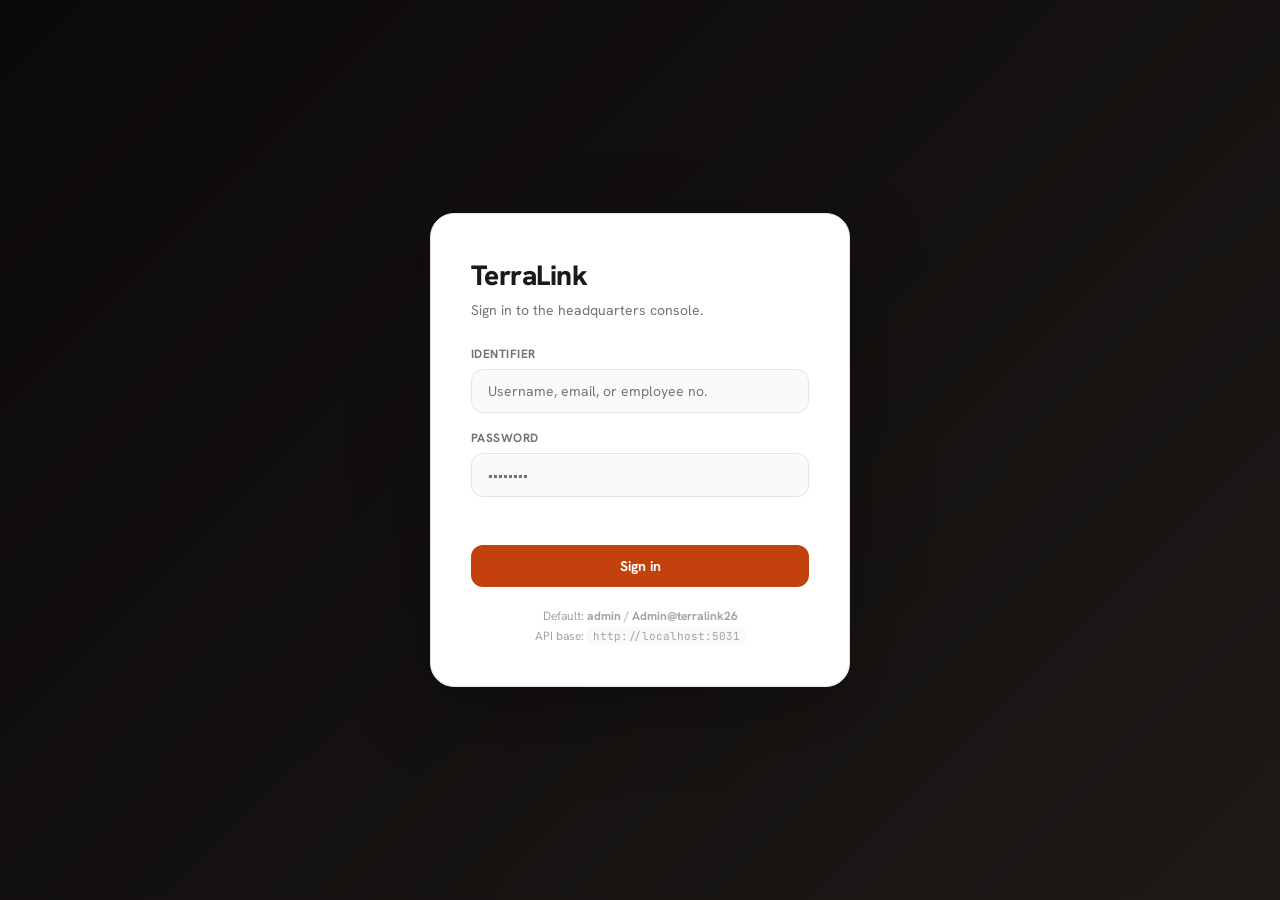
==== index.html @ d30e2166 "feat: add officers and repayments management pages, router, store, and UI components - Implemented o" ====
<!DOCTYPE html>
<html lang="en">
<head>
  <meta charset="UTF-8" />
  <meta name="viewport" content="width=device-width, initial-scale=1.0" />
  <title>TerraLink Admin</title>
  <link rel="preconnect" href="https://fonts.googleapis.com" />
  <link rel="preconnect" href="https://fonts.gstatic.com" crossorigin />
  <link href="https://fonts.googleapis.com/css2?family=Hanken+Grotesk:wght@300..800&family=JetBrains+Mono:wght@400..700&display=swap" rel="stylesheet" />
  <link href="https://fonts.googleapis.com/css2?family=Material+Symbols+Outlined:opsz,wght,FILL,GRAD@20..48,100..700,0..1,-50..200" rel="stylesheet" />
  <link rel="stylesheet" href="css/style.css" />
</head>
<body>
  <div class="app-shell">
    <!-- Sidebar -->
    <aside class="sidebar" id="sidebar">
      <div class="sidebar-brand" onclick="window.TERRA.router.navigate('dashboard')">
        <div class="sidebar-logo">T</div>
        <div class="sidebar-brand-text">
          <h1>TerraLink </h1>
          <p class="sidebar-subtitle">Admin Console</p>
        </div>
      </div>
      <nav class="sidebar-nav" id="sidebar-nav"></nav>
      <div class="sidebar-footer">
        <div class="sidebar-footer-avatar">
          <img id="sidebar-avatar" src="" alt="Admin" />
        </div>
        <div class="sidebar-footer-info">
          <h4 id="sidebar-name">Administrator</h4>
          <p id="sidebar-role">Admin</p>
        </div>
      </div>
    </aside>

    <!-- Header -->
    <header class="header">
      <div class="header-search">
        <span class="material-symbols-outlined">search</span>
        <input type="text" id="global-search" placeholder="Search borrowers, loans, transactions..." />
      </div>
      <div class="header-actions">
        <button class="profile-btn" id="btn-profile">
          <div class="profile-info">
            <div class="profile-name" id="profile-name">Administrator</div>
            <div class="profile-role" id="profile-role">Admin</div>
          </div>
          <div class="profile-avatar">
            <img id="profile-avatar" src="" alt="Profile" />
          </div>
        </button>
      </div>
    </header>

    <!-- Main -->
    <main class="main">
      <div class="screen" id="screen">
        <div id="loading-indicator" style="display:flex;align-items:center;justify-content:center;height:200px;color:var(--text-muted);">
          <div style="text-align:center;">
            <span class="material-symbols-outlined" style="font-size:48px;animation:ping 1.5s ease-in-out infinite;">sync</span>
            <p style="margin-top:12px;font-size:13px;">Loading dashboard…</p>
          </div>
        </div>
      </div>
    </main>
  </div>

  <!-- Toast Container -->
  <div class="toast-container" id="toast-container"></div>

  <!-- Modal Container -->
  <div id="modal-container"></div>

  <script src="js/config.js"></script>
  <script src="js/api.js"></script>
  <script src="js/auth.js"></script>
  <script src="js/store.js"></script>
  <script src="js/ui.js"></script>
  <script src="js/router.js"></script>
  <script src="js/pages/dashboard.js"></script>
  <script src="js/pages/borrowers.js"></script>
  <script src="js/pages/officers.js"></script>
  <script src="js/pages/loans.js"></script>
  <script src="js/pages/repayments.js"></script>
  <script src="js/pages/audit.js"></script>
  <script src="js/pages/settings.js"></script>
  <script src="js/app.js"></script>
  <script>
    window.onerror = function(msg, url, line) {
      console.error('[Global Error]', msg, 'at', url + ':' + line);
      var screen = document.getElementById('screen');
      if (screen && screen.innerHTML.trim().length === 0) {
        screen.innerHTML = '<div class="card" style="text-align:center;padding:60px;color:var(--error);"><h2>JavaScript Error</h2><p style="color:var(--text-secondary);margin-top:8px;">' + msg + '</p><p style="color:var(--text-muted);font-size:12px;font-family:JetBrains Mono,monospace;">' + url + ':' + line + '</p><p style="color:var(--text-muted);font-size:12px;margin-top:8px;">Check browser console (F12) for full error details.</p></div>';
      }
      return false;
    };
  </script>
</body>
</html>
---- css/style.css ----
:root {
  --sidebar-bg: #0c0a09;
  --sidebar-hover: #1c1917;
  --sidebar-active: #c2410c;
  --sidebar-text: #a8a29e;
  --sidebar-text-active: #ffffff;
  --primary: #c2410c;
  --primary-hover: #9a3412;
  --primary-light: #fff7ed;
  --bg: #fafaf9;
  --surface: #ffffff;
  --border: #e7e5e4;
  --border-light: #f0eeec;
  --text: #1c1917;
  --text-secondary: #78716c;
  --text-muted: #a8a29e;
  --success: #059669;
  --success-bg: #ecfdf5;
  --warning: #d97706;
  --warning-bg: #fffbeb;
  --error: #dc2626;
  --error-bg: #fef2f2;
  --info: #0891b2;
  --info-bg: #ecfeff;
  --radius-sm: 8px;
  --radius: 12px;
  --radius-lg: 16px;
  --radius-xl: 24px;
  --shadow-sm: 0 1px 2px rgba(0,0,0,0.04);
  --shadow: 0 4px 12px rgba(0,0,0,0.06);
  --shadow-lg: 0 12px 40px rgba(0,0,0,0.1);
  --transition: 0.2s cubic-bezier(0.16, 1, 0.3, 1);
  --sidebar-width: 260px;
  --header-height: 64px;
}

* { box-sizing: border-box; margin: 0; padding: 0; }

html, body {
  font-family: 'Hanken Grotesk', -apple-system, BlinkMacSystemFont, 'Segoe UI', Roboto, sans-serif;
  background: var(--bg);
  color: var(--text);
  font-size: 14px;
  line-height: 1.5;
  -webkit-font-smoothing: antialiased;
  overflow-x: hidden;
}

a { color: inherit; text-decoration: none; }

.font-mono { font-family: 'JetBrains Mono', monospace; }

/* Scrollbar */
::-webkit-scrollbar { width: 6px; height: 6px; }
::-webkit-scrollbar-track { background: transparent; }
::-webkit-scrollbar-thumb { background: #d6d3d1; border-radius: 9999px; }
::-webkit-scrollbar-thumb:hover { background: #a8a29e; }

/* App Shell */
.app-shell {
  min-height: 100vh;
  display: flex;
  background: var(--bg);
}

/* Sidebar */
.sidebar {
  position: fixed;
  left: 0; top: 0;
  width: var(--sidebar-width);
  height: 100vh;
  background: var(--sidebar-bg);
  z-index: 100;
  display: flex;
  flex-direction: column;
  border-right: 1px solid rgba(255,255,255,0.06);
}

.sidebar-brand {
  padding: 20px;
  display: flex;
  align-items: center;
  gap: 12px;
  border-bottom: 1px solid rgba(255,255,255,0.06);
  cursor: pointer;
}

.sidebar-logo {
  width: 36px; height: 36px;
  border-radius: 10px;
  background: var(--primary);
  display: flex; align-items: center; justify-content: center;
  color: #fff;
  font-weight: 800;
  font-size: 18px;
  flex-shrink: 0;
}

.sidebar-brand-text h1 {
  font-size: 17px;
  font-weight: 700;
  color: #fff;
  line-height: 1.2;
  display: flex;
  align-items: center;
  gap: 6px;
}

.sidebar-tag {
  font-family: 'JetBrains Mono', monospace;
  font-size: 9px;
  text-transform: uppercase;
  background: rgba(255,255,255,0.1);
  color: rgba(255,255,255,0.6);
  padding: 2px 6px;
  border-radius: 4px;
  letter-spacing: 0.05em;
}

.sidebar-subtitle {
  font-size: 11px;
  color: rgba(255,255,255,0.4);
  margin-top: 2px;
}

.sidebar-status {
  margin: 16px;
  padding: 10px 14px;
  background: rgba(255,255,255,0.03);
  border: 1px solid rgba(255,255,255,0.06);
  border-radius: var(--radius);
  display: flex;
  align-items: center;
  justify-content: space-between;
}

.sidebar-status-left {
  display: flex;
  align-items: center;
  gap: 8px;
}

.status-dot {
  position: relative;
  width: 8px; height: 8px;
}

.status-dot::before {
  content: "";
  position: absolute; inset: 0;
  border-radius: 50%;
  background: #34d399;
  opacity: 0.75;
  animation: ping 1.6s ease-in-out infinite;
}

.status-dot::after {
  content: "";
  position: relative;
  display: block;
  width: 8px; height: 8px;
  border-radius: 50%;
  background: #10b981;
}

@keyframes ping {
  0% { transform: scale(1); opacity: 0.75; }
  75%, 100% { transform: scale(2.2); opacity: 0; }
}

.sidebar-status-text {
  font-size: 12px;
  color: rgba(255,255,255,0.8);
  font-weight: 500;
}

.sidebar-version {
  font-family: 'JetBrains Mono', monospace;
  font-size: 10px;
  color: rgba(255,255,255,0.3);
}

.sidebar-nav {
  flex: 1;
  padding: 8px 12px;
  overflow-y: auto;
}

.nav-item {
  display: flex;
  align-items: center;
  justify-content: space-between;
  padding: 10px 14px;
  margin-bottom: 2px;
  border-radius: var(--radius-sm);
  color: var(--sidebar-text);
  font-size: 14px;
  font-weight: 500;
  transition: all var(--transition);
  cursor: pointer;
}

.nav-item:hover {
  background: var(--sidebar-hover);
  color: #fff;
}

.nav-item.active {
  background: var(--sidebar-active);
  color: var(--sidebar-text-active);
  font-weight: 600;
  box-shadow: 0 4px 14px rgba(194, 65, 12, 0.3);
}

.nav-item-left {
  display: flex;
  align-items: center;
  gap: 12px;
}

.nav-item .material-symbols-outlined {
  font-size: 20px;
  transition: transform var(--transition);
}

.nav-item:hover .material-symbols-outlined {
  transform: scale(1.1);
}

.nav-item.active .material-symbols-outlined {
  font-variation-settings: 'FILL' 1, 'wght' 500, 'GRAD' 0, 'opsz' 24;
}

.nav-badge {
  font-family: 'JetBrains Mono', monospace;
  font-size: 10px;
  font-weight: 600;
  padding: 2px 8px;
  border-radius: 999px;
  background: rgba(255,255,255,0.08);
  color: rgba(255,255,255,0.5);
}

.nav-item.active .nav-badge {
  background: rgba(255,255,255,0.2);
  color: #fff;
}

.sidebar-footer {
  padding: 16px;
  border-top: 1px solid rgba(255,255,255,0.06);
  display: flex;
  align-items: center;
  gap: 12px;
  background: rgba(0,0,0,0.2);
}

.sidebar-footer-avatar {
  width: 36px; height: 36px;
  border-radius: 50%;
  border: 2px solid rgba(255,255,255,0.15);
  overflow: hidden;
  flex-shrink: 0;
}

.sidebar-footer-avatar img {
  width: 100%; height: 100%;
  object-fit: cover;
}

.sidebar-footer-info h4 {
  font-size: 13px;
  font-weight: 600;
  color: #fff;
}

.sidebar-footer-info p {
  font-size: 11px;
  color: rgba(255,255,255,0.4);
}

/* Header */
.header {
  position: fixed;
  top: 0;
  left: var(--sidebar-width);
  right: 0;
  height: var(--header-height);
  background: rgba(255,255,255,0.85);
  backdrop-filter: blur(12px);
  border-bottom: 1px solid var(--border);
  z-index: 90;
  display: flex;
  align-items: center;
  justify-content: space-between;
  padding: 0 24px;
}

.header-search {
  position: relative;
  flex: 1;
  max-width: 480px;
}

.header-search .material-symbols-outlined {
  position: absolute;
  left: 14px;
  top: 50%;
  transform: translateY(-50%);
  color: var(--text-muted);
  font-size: 20px;
  pointer-events: none;
}

.header-search input {
  width: 100%;
  background: var(--bg);
  border: 1px solid var(--border);
  border-radius: var(--radius);
  padding: 9px 14px 9px 42px;
  font-size: 13px;
  font-family: inherit;
  outline: none;
  transition: all var(--transition);
}

.header-search input:focus {
  background: #fff;
  border-color: var(--primary);
  box-shadow: 0 0 0 3px rgba(194, 65, 12, 0.08);
}

.header-actions {
  display: flex;
  align-items: center;
  gap: 8px;
}

.btn {
  display: inline-flex;
  align-items: center;
  gap: 8px;
  padding: 8px 16px;
  border-radius: var(--radius-sm);
  font-size: 13px;
  font-weight: 600;
  font-family: inherit;
  border: none;
  cursor: pointer;
  transition: all var(--transition);
  white-space: nowrap;
}

.btn-sm {
  padding: 6px 12px;
  font-size: 12px;
}

.btn-primary {
  background: var(--primary);
  color: #fff;
  box-shadow: var(--shadow-sm);
}

.btn-primary:hover {
  background: var(--primary-hover);
  transform: translateY(-1px);
  box-shadow: var(--shadow);
}

.btn-secondary {
  background: #fff;
  color: var(--text);
  border: 1px solid var(--border);
}

.btn-secondary:hover {
  background: var(--bg);
  border-color: #d6d3d1;
}

.btn-ghost {
  background: transparent;
  color: var(--text-secondary);
  padding: 8px;
}

.btn-ghost:hover {
  background: var(--bg);
  color: var(--text);
}

.icon-btn {
  width: 40px; height: 40px;
  display: flex;
  align-items: center;
  justify-content: center;
  border-radius: var(--radius-sm);
  background: transparent;
  border: none;
  color: var(--text-secondary);
  cursor: pointer;
  position: relative;
  transition: all var(--transition);
}

.icon-btn:hover {
  background: var(--bg);
  color: var(--text);
}

.notification-dot {
  position: absolute;
  top: 8px;
  right: 8px;
  width: 8px;
  height: 8px;
  background: var(--primary);
  border-radius: 50%;
  border: 2px solid #fff;
}

.profile-btn {
  display: flex;
  align-items: center;
  gap: 10px;
  padding: 4px 8px 4px 4px;
  background: transparent;
  border: none;
  border-radius: var(--radius);
  cursor: pointer;
  transition: all var(--transition);
}

.profile-btn:hover {
  background: var(--bg);
}

.profile-info {
  text-align: right;
}

.profile-name {
  font-size: 13px;
  font-weight: 600;
  line-height: 1.1;
}

.profile-role {
  font-size: 11px;
  color: var(--text-secondary);
}

.profile-avatar {
  width: 36px; height: 36px;
  border-radius: 50%;
  border: 2px solid var(--border);
  overflow: hidden;
}

.profile-avatar img {
  width: 100%; height: 100%;
  object-fit: cover;
}

/* Main Content */
.main {
  flex: 1;
  margin-left: var(--sidebar-width);
  padding-top: var(--header-height);
  min-height: 100vh;
}

.screen {
  padding: 24px 32px 48px;
  max-width: 1400px;
  margin: 0 auto;
  animation: fadeIn 0.3s ease;
}

@keyframes fadeIn {
  from { opacity: 0; transform: translateY(8px); }
  to { opacity: 1; transform: translateY(0); }
}

/* Page Header */
.page-header {
  display: flex;
  flex-wrap: wrap;
  align-items: center;
  justify-content: space-between;
  gap: 16px;
  margin-bottom: 24px;
}

.page-header h1 {
  font-size: 26px;
  font-weight: 700;
  letter-spacing: -0.02em;
  line-height: 1.2;
}

.page-header p {
  font-size: 14px;
  color: var(--text-secondary);
  margin-top: 4px;
}

.label-caps {
  font-size: 11px;
  font-weight: 700;
  text-transform: uppercase;
  letter-spacing: 0.08em;
  color: var(--text-muted);
  margin-bottom: 4px;
  display: block;
}

/* Cards */
.card {
  background: var(--surface);
  border: 1px solid var(--border);
  border-radius: var(--radius-lg);
  padding: 20px;
  box-shadow: var(--shadow-sm);
  transition: all var(--transition);
}

.card-header {
  display: flex;
  align-items: center;
  justify-content: space-between;
  margin-bottom: 16px;
}

.card-title {
  font-size: 16px;
  font-weight: 700;
}

/* KPI Grid */
.kpi-grid {
  display: grid;
  grid-template-columns: repeat(auto-fit, minmax(240px, 1fr));
  gap: 16px;
  margin-bottom: 24px;
}

.kpi-card {
  background: var(--surface);
  border: 1px solid var(--border);
  border-radius: var(--radius-lg);
  padding: 20px;
  box-shadow: var(--shadow-sm);
}

.kpi-label {
  font-size: 12px;
  font-weight: 600;
  color: var(--text-secondary);
  margin-bottom: 8px;
  display: flex;
  align-items: center;
  justify-content: space-between;
}

.kpi-value {
  font-family: 'JetBrains Mono', monospace;
  font-size: 28px;
  font-weight: 700;
  letter-spacing: -0.02em;
  line-height: 1;
}

.kpi-value.primary { color: var(--primary); }
.kpi-value.success { color: var(--success); }
.kpi-value.error { color: var(--error); }
.kpi-value.warning { color: var(--warning); }

/* Status Chip */
.chip {
  display: inline-flex;
  align-items: center;
  gap: 6px;
  padding: 4px 12px;
  border-radius: 999px;
  font-size: 12px;
  font-weight: 600;
  white-space: nowrap;
}

.chip-dot {
  width: 6px; height: 6px;
  border-radius: 50%;
  display: inline-block;
}

.chip-success { background: var(--success-bg); color: var(--success); }
.chip-success .chip-dot { background: var(--success); }
.chip-warning { background: var(--warning-bg); color: var(--warning); }
.chip-warning .chip-dot { background: var(--warning); }
.chip-error { background: var(--error-bg); color: var(--error); }
.chip-error .chip-dot { background: var(--error); }
.chip-info { background: #f5f5f4; color: #57534e; }
.chip-info .chip-dot { background: #78716c; }
.chip-neutral { background: var(--bg); color: var(--text-secondary); border: 1px solid var(--border); }

/* Tables */
.table-container {
  background: var(--surface);
  border: 1px solid var(--border);
  border-radius: var(--radius-lg);
  overflow: hidden;
  box-shadow: var(--shadow-sm);
}

.table-toolbar {
  padding: 16px 20px;
  border-bottom: 1px solid var(--border);
  display: flex;
  flex-wrap: wrap;
  align-items: center;
  justify-content: space-between;
  gap: 12px;
  background: var(--bg);
}

.table-toolbar-title {
  font-size: 15px;
  font-weight: 700;
}

.table-toolbar-meta {
  font-size: 12px;
  color: var(--text-muted);
  font-family: 'JetBrains Mono', monospace;
}

.table-wrap {
  overflow-x: auto;
}

table {
  width: 100%;
  border-collapse: collapse;
  font-size: 13px;
}

thead {
  background: var(--bg);
  border-bottom: 1px solid var(--border);
}

th {
  padding: 12px 20px;
  font-family: 'JetBrains Mono', monospace;
  font-size: 11px;
  font-weight: 700;
  color: var(--text-secondary);
  text-transform: uppercase;
  letter-spacing: 0.04em;
  text-align: left;
  white-space: nowrap;
}

td {
  padding: 14px 20px;
  border-bottom: 1px solid var(--border-light);
  vertical-align: middle;
}

tr:last-child td {
  border-bottom: none;
}

tr.clickable {
  cursor: pointer;
  transition: background var(--transition);
}

tr.clickable:hover {
  background: var(--bg);
}

/* Pagination */
.pagination {
  padding: 14px 20px;
  border-top: 1px solid var(--border);
  display: flex;
  align-items: center;
  justify-content: space-between;
  background: var(--bg);
  font-size: 13px;
  color: var(--text-secondary);
}

.page-btn {
  width: 32px; height: 32px;
  display: flex;
  align-items: center;
  justify-content: center;
  border-radius: var(--radius-sm);
  background: transparent;
  border: none;
  cursor: pointer;
  color: var(--text);
  font-family: 'JetBrains Mono', monospace;
  font-size: 12px;
  transition: all var(--transition);
}

.page-btn:hover:not(:disabled) {
  background: var(--surface);
  box-shadow: var(--shadow-sm);
}

.page-btn.active {
  background: var(--primary);
  color: #fff;
  font-weight: 700;
}

.page-btn:disabled {
  opacity: 0.4;
  cursor: not-allowed;
}

/* Filter */
.filter-select {
  appearance: none;
  background: var(--bg);
  border: 1px solid var(--border);
  border-radius: var(--radius-sm);
  padding: 8px 36px 8px 14px;
  font-size: 13px;
  font-weight: 500;
  font-family: inherit;
  color: var(--text);
  outline: none;
  cursor: pointer;
  background-image: url("data:image/svg+xml,%3Csvg xmlns='http://www.w3.org/2000/svg' width='16' height='16' viewBox='0 0 24 24' fill='none' stroke='%2378716c' stroke-width='2' stroke-linecap='round' stroke-linejoin='round'%3E%3Cpath d='m6 9 6 6 6-6'/%3E%3C/svg%3E");
  background-repeat: no-repeat;
  background-position: right 10px center;
  transition: all var(--transition);
}

.filter-select:hover {
  border-color: #a8a29e;
}

/* Search Input */
.search-input {
  position: relative;
  flex: 1;
  max-width: 320px;
}

.search-input .material-symbols-outlined {
  position: absolute;
  left: 12px;
  top: 50%;
  transform: translateY(-50%);
  color: var(--text-muted);
  font-size: 18px;
  pointer-events: none;
}

.search-input input {
  width: 100%;
  background: var(--bg);
  border: 1px solid var(--border);
  border-radius: var(--radius-sm);
  padding: 8px 14px 8px 38px;
  font-size: 13px;
  font-family: inherit;
  outline: none;
  transition: all var(--transition);
}

.search-input input:focus {
  border-color: var(--primary);
  box-shadow: 0 0 0 3px rgba(194, 65, 12, 0.08);
}

/* Modal */
.modal-overlay {
  position: fixed;
  inset: 0;
  background: rgba(0,0,0,0.5);
  backdrop-filter: blur(4px);
  z-index: 200;
  display: flex;
  align-items: center;
  justify-content: center;
  padding: 24px;
  animation: fadeIn 0.2s ease;
}

.modal {
  background: var(--surface);
  border: 1px solid var(--border);
  border-radius: var(--radius-xl);
  width: 100%;
  max-width: 520px;
  max-height: 90vh;
  overflow-y: auto;
  box-shadow: var(--shadow-lg);
  animation: scaleIn 0.2s ease;
}

@keyframes scaleIn {
  from { opacity: 0; transform: scale(0.95); }
  to { opacity: 1; transform: scale(1); }
}

.modal-header {
  padding: 20px 24px;
  border-bottom: 1px solid var(--border);
  display: flex;
  align-items: center;
  justify-content: space-between;
}

.modal-title {
  font-size: 17px;
  font-weight: 700;
}

.modal-close {
  width: 32px; height: 32px;
  display: flex;
  align-items: center;
  justify-content: center;
  border-radius: var(--radius-sm);
  background: transparent;
  border: none;
  color: var(--text-muted);
  cursor: pointer;
  transition: all var(--transition);
}

.modal-close:hover {
  background: var(--bg);
  color: var(--text);
}

.modal-body {
  padding: 20px 24px;
}

.modal-footer {
  padding: 16px 24px;
  border-top: 1px solid var(--border);
  display: flex;
  justify-content: flex-end;
  gap: 10px;
}

/* Form */
.form-group {
  margin-bottom: 16px;
}

.form-label {
  display: block;
  font-size: 12px;
  font-weight: 600;
  color: var(--text-secondary);
  margin-bottom: 6px;
  text-transform: uppercase;
  letter-spacing: 0.04em;
}

.form-input, .form-select, .form-textarea {
  width: 100%;
  background: var(--bg);
  border: 1px solid var(--border);
  border-radius: var(--radius-sm);
  padding: 10px 14px;
  font-size: 14px;
  font-family: inherit;
  color: var(--text);
  outline: none;
  transition: all var(--transition);
}

.form-input:focus, .form-select:focus, .form-textarea:focus {
  border-color: var(--primary);
  box-shadow: 0 0 0 3px rgba(194, 65, 12, 0.08);
}

.form-textarea {
  resize: vertical;
  min-height: 80px;
}

/* Toast */
.toast-container {
  position: fixed;
  bottom: 24px;
  right: 24px;
  z-index: 300;
  display: flex;
  flex-direction: column;
  gap: 8px;
}

.toast {
  background: var(--sidebar-bg);
  color: #fff;
  padding: 14px 20px;
  border-radius: var(--radius);
  box-shadow: var(--shadow-lg);
  display: flex;
  align-items: center;
  gap: 12px;
  font-size: 13px;
  font-weight: 500;
  animation: slideIn 0.3s ease;
  min-width: 320px;
  border: 1px solid rgba(255,255,255,0.08);
}

@keyframes slideIn {
  from { opacity: 0; transform: translateX(20px); }
  to { opacity: 1; transform: translateX(0); }
}

.toast-success { border-left: 3px solid var(--success); }
.toast-error { border-left: 3px solid var(--error); }
.toast-info { border-left: 3px solid var(--info); }

/* Donut Chart */
.donut-container {
  position: relative;
  width: 200px; height: 200px;
  margin: 20px auto;
}

.donut-container svg {
  transform: rotate(-90deg);
}

.donut-center {
  position: absolute;
  inset: 0;
  display: flex;
  flex-direction: column;
  align-items: center;
  justify-content: center;
  pointer-events: none;
}

/* Sparkline */
.sparkline {
  width: 100px;
  height: 40px;
}

/* Capacity Bar */
.capacity-bar {
  width: 100%;
  height: 6px;
  background: var(--border-light);
  border-radius: 999px;
  overflow: hidden;
  margin-top: 6px;
}

.capacity-fill {
  height: 100%;
  border-radius: 999px;
  transition: width 0.6s cubic-bezier(0.16, 1, 0.3, 1);
}

.capacity-fill.high { background: var(--error); }
.capacity-fill.optimal { background: var(--primary); }
.capacity-fill.under { background: var(--text-muted); }

/* Activity Feed */
.activity-item {
  display: flex;
  gap: 12px;
  align-items: flex-start;
  padding: 12px 0;
}

.activity-item + .activity-item {
  border-top: 1px solid var(--border-light);
}

.activity-icon {
  width: 32px; height: 32px;
  border-radius: 50%;
  display: flex;
  align-items: center;
  justify-content: center;
  flex-shrink: 0;
  font-size: 14px;
}

.activity-icon.green { background: var(--success-bg); color: var(--success); }
.activity-icon.orange { background: var(--primary-light); color: var(--primary); }
.activity-icon.red { background: var(--error-bg); color: var(--error); }
.activity-icon.blue { background: var(--info-bg); color: var(--info); }

.activity-content {
  flex: 1;
  min-width: 0;
}

.activity-title {
  font-size: 13px;
  line-height: 1.4;
}

.activity-subtitle {
  font-size: 12px;
  color: var(--text-secondary);
  margin-top: 2px;
}

.activity-time {
  font-size: 11px;
  color: var(--text-muted);
  font-family: 'JetBrains Mono', monospace;
  margin-top: 2px;
}

/* Bento Row */
.bento-row {
  display: grid;
  gap: 20px;
  margin-bottom: 20px;
}

.bento-2 { grid-template-columns: 1fr 1fr; }
.bento-3 { grid-template-columns: 2fr 1fr; }
.bento-3-reverse { grid-template-columns: 1fr 2fr; }

@media (max-width: 1024px) {
  .bento-2, .bento-3, .bento-3-reverse {
    grid-template-columns: 1fr;
  }
}

/* Export button */
.export-btn {
  display: inline-flex;
  align-items: center;
  gap: 6px;
  padding: 6px 14px;
  border: 1px solid var(--border);
  border-radius: var(--radius-sm);
  background: #fff;
  color: var(--text-secondary);
  font-size: 12px;
  font-weight: 600;
  cursor: pointer;
  transition: all var(--transition);
}

.export-btn:hover {
  background: var(--bg);
  color: var(--text);
  border-color: #a8a29e;
}

/* Theme color swatches */
.color-swatch {
  display: flex;
  align-items: center;
  gap: 12px;
  padding: 14px;
  border-radius: var(--radius);
  border: 1px solid var(--border);
  background: var(--bg);
}

.color-swatch-preview {
  width: 40px; height: 40px;
  border-radius: var(--radius-sm);
  border: 1px solid rgba(0,0,0,0.06);
  flex-shrink: 0;
}

.color-swatch-info h4 {
  font-size: 13px;
  font-weight: 600;
  margin-bottom: 2px;
}

.color-swatch-info p {
  font-size: 11px;
  color: var(--text-secondary);
  font-family: 'JetBrains Mono', monospace;
}

/* Responsive */
@media (max-width: 768px) {
  .sidebar {
    transform: translateX(-100%);
    transition: transform 0.3s ease;
  }
  .sidebar.open {
    transform: translateX(0);
  }
  .header {
    left: 0;
  }
  .main {
    margin-left: 0;
  }
  .screen {
    padding: 16px;
  }
  .header-search {
    display: none;
  }
}
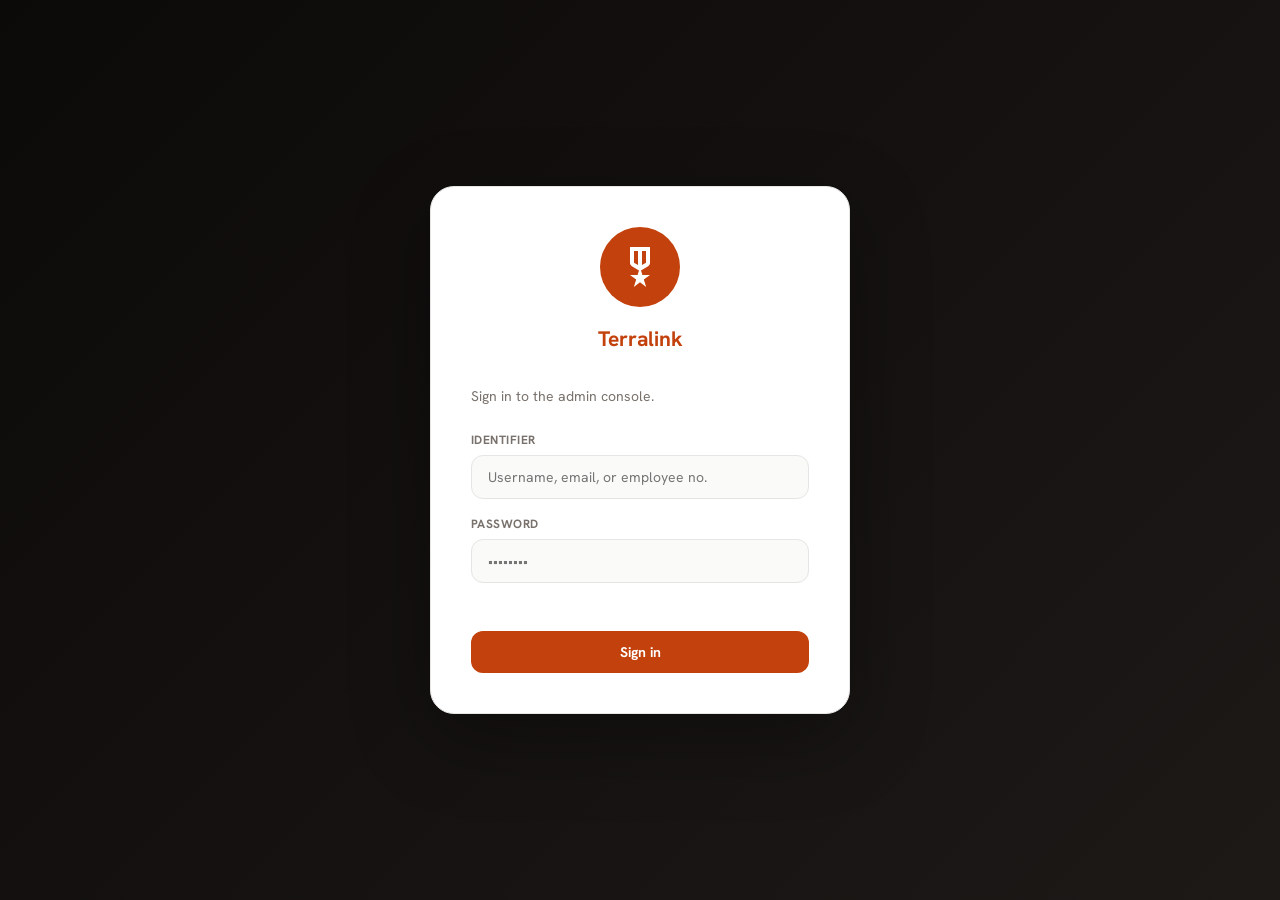
==== commit cb5a66d6: "feat: update user authentication data structure and enhance UI with user details" ====
--- a/index.html
+++ b/index.html
@@ -40,14 +40,8 @@
         <input type="text" id="global-search" placeholder="Search borrowers, loans, transactions..." />
       </div>
       <div class="header-actions">
-        <button class="profile-btn" id="btn-profile">
-          <div class="profile-info">
-            <div class="profile-name" id="profile-name">Administrator</div>
-            <div class="profile-role" id="profile-role">Admin</div>
-          </div>
-          <div class="profile-avatar">
-            <img id="profile-avatar" src="" alt="Profile" />
-          </div>
+        <button class="btn btn-secondary" style="gap:8px;" onclick="window.TERRA.auth.logout();window.TERRA.ui.toast('Logged out','success');window.location.href='login.html';">
+          <span class="material-symbols-outlined" style="font-size:18px;">logout</span>Logout
         </button>
       </div>
     </header>
@@ -83,7 +77,7 @@
   <script src="js/pages/loans.js"></script>
   <script src="js/pages/repayments.js"></script>
   <script src="js/pages/audit.js"></script>
-  <script src="js/pages/settings.js"></script>
+  <script src="js/pages/security.js"></script>
   <script src="js/app.js"></script>
   <script>
     window.onerror = function(msg, url, line) {
@@ -94,6 +88,12 @@
       }
       return false;
     };
+
+    const user = window.TERRA.auth.getUser();    
+    console.log('User data from auth:', user);
+    document.getElementById('sidebar-name').textContent = user.employeeNo || 'Administrator';
+    document.getElementById('sidebar-role').textContent = user.role || 'Admin';
+    document.getElementById('sidebar-avatar').src = user.avatarUrl || 'https://ui-avatars.com/api/?name=' + encodeURIComponent(user.employeeNo || 'Admin') + '&background=0D8ABC&color=fff&size=64';
   </script>
 </body>
 </html>
